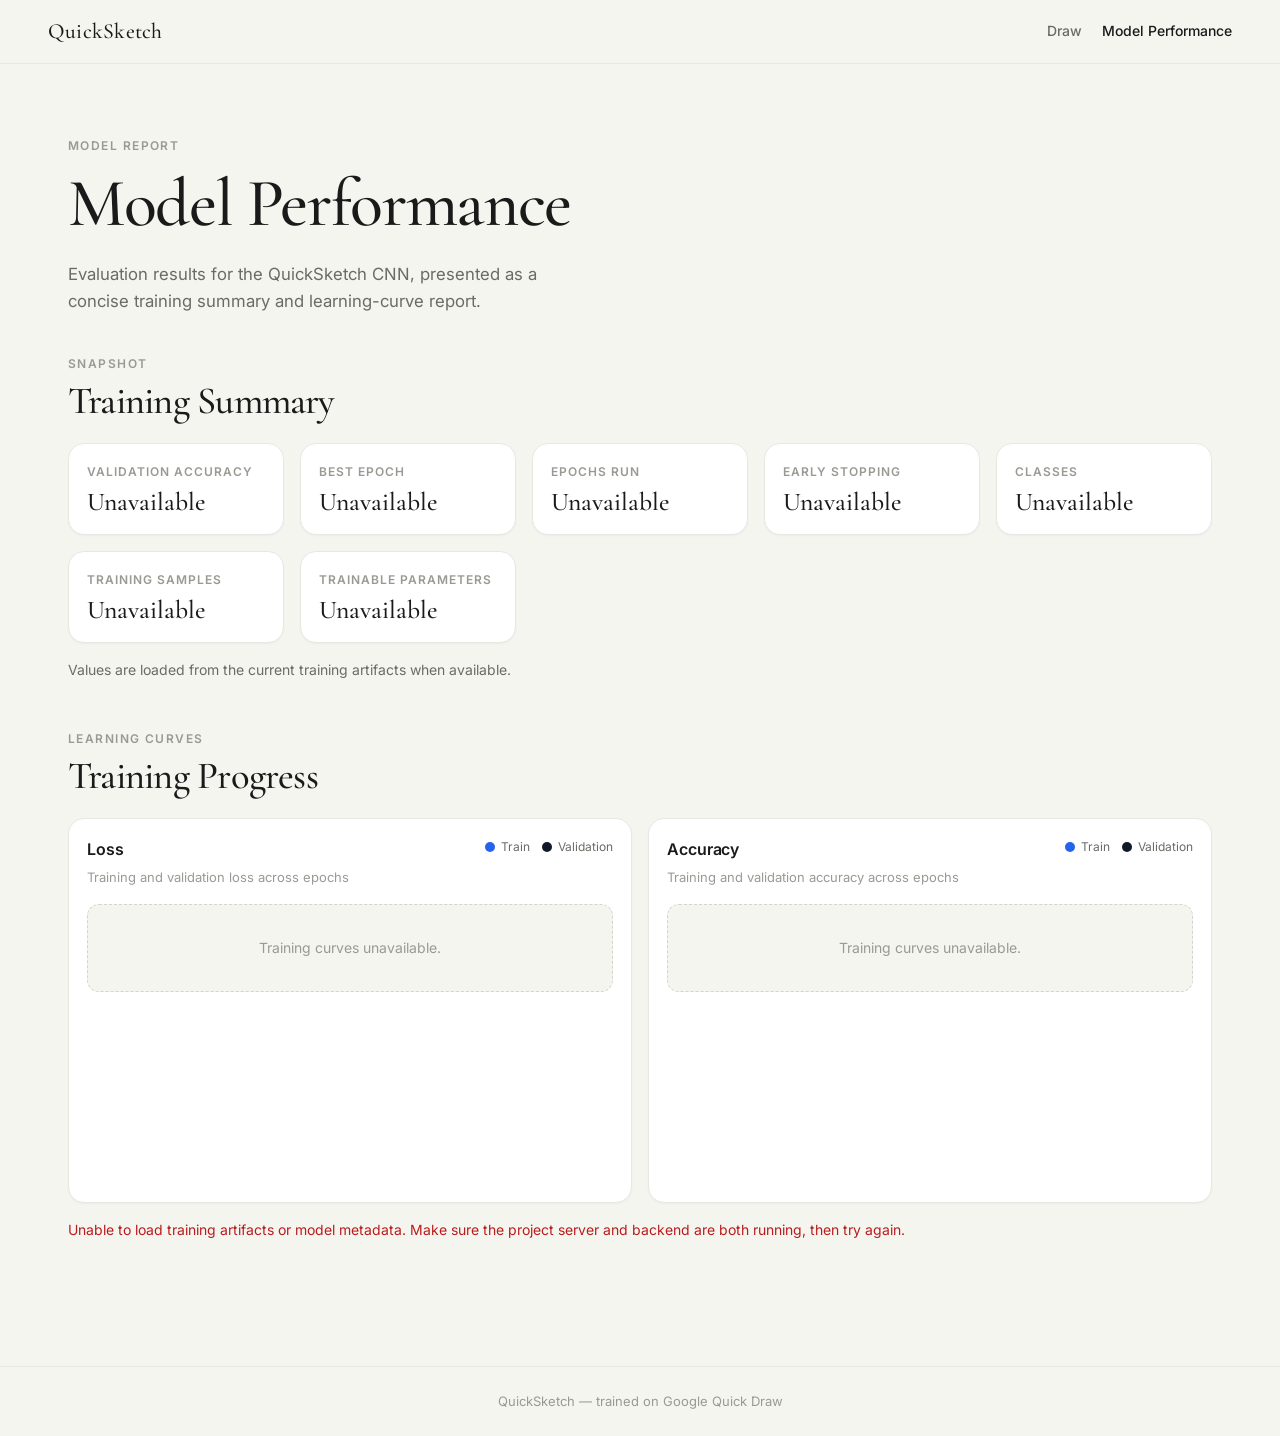
==== docs/performance.html @ 28980587 "Rename frontend to docs for GitHub Pages" ====
<!DOCTYPE html>
<html lang="en">
<head>
  <meta charset="UTF-8">
  <meta name="viewport" content="width=device-width, initial-scale=1.0">
  <title>QuickSketch - Model Performance</title>
  <link rel="preconnect" href="https://fonts.googleapis.com">
  <link rel="preconnect" href="https://fonts.gstatic.com" crossorigin>
  <link href="https://fonts.googleapis.com/css2?family=Cormorant+Garamond:ital,wght@0,400;0,500;0,600;1,400&family=Inter:wght@400;500;600&display=swap" rel="stylesheet">
  <link rel="stylesheet" href="css/styles.css">
</head>
<body>
  <header class="nav">
    <a href="index.html" class="nav__brand">QuickSketch</a>
    <nav class="nav__links" aria-label="Site navigation">
      <a href="index.html#workspace" class="nav__link">Draw</a>
      <a href="performance.html" class="nav__link is-active" aria-current="page">Model Performance</a>
    </nav>
  </header>

  <main class="performance-page">
    <section class="hero hero--performance">
      <p class="hero__eyebrow">Model report</p>
      <h1 class="hero__title">Model Performance</h1>
      <p class="hero__subtitle">
        Evaluation results for the QuickSketch CNN, presented as a concise
        training summary and learning-curve report.
      </p>
    </section>

    <section class="report-section" aria-labelledby="summary-heading">
      <div class="section-header">
        <p class="section-header__eyebrow">Snapshot</p>
        <h2 class="section-header__title" id="summary-heading">Training Summary</h2>
      </div>

      <div class="summary-grid" id="summary-grid">
        <article class="summary-card">
          <p class="summary-card__label">Validation Accuracy</p>
          <p class="summary-card__value" data-summary="best_val_accuracy">Loading</p>
        </article>
        <article class="summary-card">
          <p class="summary-card__label">Best Epoch</p>
          <p class="summary-card__value" data-summary="best_epoch">Loading</p>
        </article>
        <article class="summary-card">
          <p class="summary-card__label">Epochs Run</p>
          <p class="summary-card__value" data-summary="num_epochs_run">Loading</p>
        </article>
        <article class="summary-card">
          <p class="summary-card__label">Early Stopping</p>
          <p class="summary-card__value" data-summary="early_stopped">Loading</p>
        </article>
        <article class="summary-card">
          <p class="summary-card__label">Classes</p>
          <p class="summary-card__value" data-summary="num_classes">Loading</p>
        </article>
        <article class="summary-card">
          <p class="summary-card__label">Training Samples</p>
          <p class="summary-card__value" data-summary="training_samples">Loading</p>
        </article>
        <article class="summary-card">
          <p class="summary-card__label">Trainable Parameters</p>
          <p class="summary-card__value" data-summary="trainable_parameters">Loading</p>
        </article>
      </div>

      <p class="report-note" id="summary-note">
        Values are loaded from the current training artifacts when available.
      </p>
    </section>

    <section class="report-section" aria-labelledby="curves-heading">
      <div class="section-header">
        <p class="section-header__eyebrow">Learning curves</p>
        <h2 class="section-header__title" id="curves-heading">Training Progress</h2>
      </div>

      <div class="chart-grid">
        <article class="chart-card">
          <div class="chart-card__header">
            <div>
              <h3 class="chart-card__title">Loss</h3>
              <p class="chart-card__meta">Training and validation loss across epochs</p>
            </div>
            <div class="chart-legend" aria-hidden="true">
              <span class="chart-legend__item"><span class="chart-legend__swatch chart-legend__swatch--train"></span>Train</span>
              <span class="chart-legend__item"><span class="chart-legend__swatch chart-legend__swatch--val"></span>Validation</span>
            </div>
          </div>
          <div class="chart-shell" id="loss-chart" role="img" aria-label="Training and validation loss chart"></div>
        </article>

        <article class="chart-card">
          <div class="chart-card__header">
            <div>
              <h3 class="chart-card__title">Accuracy</h3>
              <p class="chart-card__meta">Training and validation accuracy across epochs</p>
            </div>
            <div class="chart-legend" aria-hidden="true">
              <span class="chart-legend__item"><span class="chart-legend__swatch chart-legend__swatch--train"></span>Train</span>
              <span class="chart-legend__item"><span class="chart-legend__swatch chart-legend__swatch--val"></span>Validation</span>
            </div>
          </div>
          <div class="chart-shell" id="accuracy-chart" role="img" aria-label="Training and validation accuracy chart"></div>
        </article>
      </div>

      <p class="report-note report-note--error is-hidden" id="performance-error" aria-live="polite">
        Unable to load training artifacts.
      </p>
    </section>
  </main>

  <footer class="site-footer">
    <p>QuickSketch &mdash; trained on Google Quick Draw</p>
  </footer>

  <script src="js/performance.js"></script>
</body>
</html>
---- docs/css/styles.css ----
/* QuickSketch — minimal editorial UI */

:root {
  --bg: #F5F5F0;
  --surface: #FFFFFF;
  --text: #1A1A1A;
  --text-muted: #6B6B66;
  --text-subtle: #9A9A94;
  --accent: #2563EB;
  --accent-hover: #1D4ED8;
  --accent-soft: rgba(37, 99, 235, 0.08);
  --border: #E8E8E3;
  --border-strong: #D4D4CE;
  --shadow-sm: 0 1px 2px rgba(26, 26, 26, 0.04);
  --shadow-md: 0 4px 24px rgba(26, 26, 26, 0.06);
  --radius-sm: 8px;
  --radius-md: 12px;
  --radius-lg: 16px;
  --font-sans: 'Inter', system-ui, -apple-system, sans-serif;
  --font-serif: 'Cormorant Garamond', Georgia, 'Times New Roman', serif;
  --nav-height: 64px;
  --transition: 0.18s ease;
}

*,
*::before,
*::after {
  box-sizing: border-box;
}

html {
  scroll-behavior: smooth;
}

body {
  margin: 0;
  min-height: 100vh;
  font-family: var(--font-sans);
  font-size: 15px;
  line-height: 1.6;
  color: var(--text);
  background: var(--bg);
  -webkit-font-smoothing: antialiased;
}

/* ── Navigation ── */

.nav {
  position: sticky;
  top: 0;
  z-index: 100;
  display: flex;
  align-items: center;
  justify-content: space-between;
  height: var(--nav-height);
  padding: 0 clamp(1.25rem, 4vw, 3rem);
  background: rgba(245, 245, 240, 0.92);
  backdrop-filter: blur(12px);
  border-bottom: 1px solid var(--border);
}

.nav__brand {
  font-family: var(--font-serif);
  font-size: 1.35rem;
  font-weight: 500;
  letter-spacing: 0.01em;
  color: var(--text);
  text-decoration: none;
}

.nav__links {
  display: flex;
  align-items: center;
  gap: 1.25rem;
}

.nav__link {
  font-size: 0.875rem;
  font-weight: 500;
  color: var(--text-muted);
  text-decoration: none;
  transition: color var(--transition);
}

.nav__link:hover {
  color: var(--text);
}

.nav__divider {
  width: 1px;
  height: 16px;
  background: var(--border);
}

.nav__status {
  display: flex;
  align-items: center;
  gap: 0.5rem;
  font-size: 0.8125rem;
  color: var(--text-muted);
}

.status-dot {
  width: 7px;
  height: 7px;
  border-radius: 50%;
  background: var(--text-subtle);
  transition: background var(--transition);
}

.nav__status.is-online .status-dot {
  background: #22C55E;
}

.nav__status.is-offline .status-dot {
  background: #EF4444;
}

/* ── Hero ── */

.hero {
  max-width: 720px;
  padding: clamp(2.5rem, 6vw, 4.5rem) clamp(1.25rem, 4vw, 3rem) clamp(2rem, 4vw, 3rem);
}

.hero__eyebrow {
  margin: 0 0 0.75rem;
  font-size: 0.75rem;
  font-weight: 600;
  letter-spacing: 0.12em;
  text-transform: uppercase;
  color: var(--text-subtle);
}

.hero__title {
  margin: 0 0 1.25rem;
  font-family: var(--font-serif);
  font-size: clamp(2.75rem, 6vw, 4.25rem);
  font-weight: 500;
  line-height: 1.08;
  letter-spacing: -0.02em;
  color: var(--text);
}

.hero__subtitle {
  margin: 0;
  max-width: 520px;
  font-size: 1.05rem;
  line-height: 1.65;
  color: var(--text-muted);
}

.hero--performance {
  max-width: 900px;
  padding-bottom: clamp(1.5rem, 3vw, 2.5rem);
}

/* ── Workspace ── */

.workspace {
  display: grid;
  grid-template-columns: 1fr minmax(280px, 340px);
  gap: clamp(1.5rem, 3vw, 2.5rem);
  align-items: start;
  padding: 0 clamp(1.25rem, 4vw, 3rem) clamp(3rem, 6vw, 5rem);
  max-width: 1400px;
  margin: 0 auto;
}

.workspace__main {
  display: flex;
  gap: 1rem;
  min-width: 0;
}

.performance-page {
  max-width: 1240px;
  margin: 0 auto;
  padding-bottom: clamp(3rem, 6vw, 5rem);
}

.report-section {
  padding: 0 clamp(1.25rem, 4vw, 3rem);
  margin-bottom: clamp(2rem, 4vw, 3rem);
}

.section-header {
  margin-bottom: 1.25rem;
}

.section-header__eyebrow {
  margin: 0 0 0.35rem;
  font-size: 0.75rem;
  font-weight: 600;
  letter-spacing: 0.12em;
  text-transform: uppercase;
  color: var(--text-subtle);
}

.section-header__title {
  margin: 0;
  font-family: var(--font-serif);
  font-size: clamp(1.8rem, 3vw, 2.5rem);
  font-weight: 500;
  line-height: 1.15;
  letter-spacing: -0.02em;
}

.summary-grid {
  display: grid;
  grid-template-columns: repeat(auto-fit, minmax(180px, 1fr));
  gap: 1rem;
}

.summary-card,
.chart-card {
  background: var(--surface);
  border: 1px solid var(--border);
  border-radius: var(--radius-lg);
  box-shadow: var(--shadow-sm);
}

.summary-card {
  padding: 1.1rem 1.15rem;
}

.summary-card--placeholder {
  background: rgba(255, 255, 255, 0.7);
}

.summary-card__label {
  margin: 0 0 0.45rem;
  font-size: 0.75rem;
  font-weight: 600;
  letter-spacing: 0.08em;
  text-transform: uppercase;
  color: var(--text-subtle);
}

.summary-card__value {
  margin: 0;
  font-family: var(--font-serif);
  font-size: clamp(1.5rem, 2vw, 2rem);
  font-weight: 500;
  line-height: 1.1;
  color: var(--text);
}

.report-note {
  margin: 1rem 0 0;
  font-size: 0.875rem;
  color: var(--text-muted);
}

.report-note--error {
  color: #B91C1C;
}

.chart-grid {
  display: grid;
  grid-template-columns: repeat(auto-fit, minmax(320px, 1fr));
  gap: 1rem;
}

.chart-card {
  padding: 1.15rem;
}

.chart-card__header {
  display: flex;
  align-items: flex-start;
  justify-content: space-between;
  gap: 1rem;
  margin-bottom: 1rem;
}

.chart-card__title {
  margin: 0;
  font-size: 1rem;
  font-weight: 600;
  letter-spacing: -0.01em;
}

.chart-card__meta {
  margin: 0.25rem 0 0;
  font-size: 0.8125rem;
  color: var(--text-subtle);
}

.chart-legend {
  display: flex;
  flex-wrap: wrap;
  justify-content: flex-end;
  gap: 0.75rem;
  font-size: 0.75rem;
  color: var(--text-muted);
}

.chart-legend__item {
  display: inline-flex;
  align-items: center;
  gap: 0.35rem;
}

.chart-legend__swatch {
  width: 10px;
  height: 10px;
  border-radius: 50%;
}

.chart-legend__swatch--train {
  background: var(--accent);
}

.chart-legend__swatch--val {
  background: #111827;
}

.chart-shell {
  min-height: 280px;
}

.chart-shell__empty {
  margin: 0;
  padding: 2rem 1rem;
  text-align: center;
  font-size: 0.875rem;
  color: var(--text-subtle);
  background: var(--bg);
  border: 1px dashed var(--border-strong);
  border-radius: var(--radius-md);
}

.chart-svg {
  display: block;
  width: 100%;
  height: auto;
}

.chart-plot {
  fill: var(--bg);
  stroke: none;
}

.chart-grid-line {
  stroke: var(--border);
  stroke-width: 1;
}

.chart-axis-line,
.chart-axis-tick {
  stroke: var(--border-strong);
  stroke-width: 1;
}

.chart-axis-label {
  fill: var(--text-subtle);
  font-size: 11px;
  font-family: var(--font-sans);
}

.chart-line {
  fill: none;
  stroke-width: 2.5;
  stroke-linecap: round;
  stroke-linejoin: round;
}

.chart-line--train,
.chart-point--train {
  stroke: var(--accent);
  fill: var(--accent);
}

.chart-line--val,
.chart-point--val {
  stroke: #111827;
  fill: #111827;
}

.nav__link.is-active {
  color: var(--text);
}

/* ── Tool rail ── */

.tool-rail {
  display: flex;
  flex-direction: column;
  gap: 0.35rem;
  flex-shrink: 0;
  padding: 0.5rem;
  background: var(--surface);
  border: 1px solid var(--border);
  border-radius: var(--radius-md);
  box-shadow: var(--shadow-sm);
}

.tool-btn {
  display: flex;
  flex-direction: column;
  align-items: center;
  justify-content: center;
  gap: 0.2rem;
  width: 52px;
  height: 52px;
  padding: 0.4rem;
  border: none;
  border-radius: var(--radius-sm);
  background: transparent;
  color: var(--text-muted);
  cursor: pointer;
  transition: background var(--transition), color var(--transition);
}

.tool-btn svg {
  width: 20px;
  height: 20px;
}

.tool-btn__label {
  font-size: 0.625rem;
  font-weight: 500;
  letter-spacing: 0.02em;
}

.tool-btn:hover {
  background: var(--bg);
  color: var(--text);
}

.tool-btn.is-active {
  background: var(--accent-soft);
  color: var(--accent);
}

.tool-btn--primary {
  color: var(--accent);
}

.tool-btn--primary:hover {
  background: var(--accent-soft);
}

.tool-btn:disabled {
  opacity: 0.4;
  cursor: not-allowed;
}

.tool-rail__divider {
  height: 1px;
  margin: 0.25rem 0.5rem;
  background: var(--border);
}

/* ── Canvas area ── */

.canvas-area {
  flex: 1;
  min-width: 0;
}

.canvas-card {
  position: relative;
  background: var(--surface);
  border: 1px solid var(--border);
  border-radius: var(--radius-lg);
  box-shadow: var(--shadow-md);
  overflow: hidden;
  aspect-ratio: 4 / 3;
  max-height: min(72vh, 640px);
}

#sketch-canvas {
  display: block;
  width: 100%;
  height: 100%;
  touch-action: none;
  cursor: url("data:image/svg+xml,%3Csvg xmlns='http://www.w3.org/2000/svg' width='24' height='24' viewBox='0 0 24 24'%3E%3Ccircle cx='12' cy='12' r='3' fill='none' stroke='%23FFFFFF' stroke-width='3'/%3E%3Ccircle cx='12' cy='12' r='3' fill='none' stroke='%231A1A1A' stroke-width='1.5'/%3E%3Cpath d='M12 1.5v7M12 16.5v6M1.5 12h7M16.5 12h6' stroke='%23FFFFFF' stroke-width='3' stroke-linecap='round'/%3E%3Cpath d='M12 1.5v7M12 16.5v6M1.5 12h7M16.5 12h6' stroke='%231A1A1A' stroke-width='1.5' stroke-linecap='round'/%3E%3C/svg%3E") 12 12, crosshair;
}

.canvas-card.is-eraser #sketch-canvas {
  cursor: url("data:image/svg+xml,%3Csvg xmlns='http://www.w3.org/2000/svg' width='28' height='28' viewBox='0 0 28 28'%3E%3Ccircle cx='14' cy='14' r='8' fill='none' stroke='%23FFFFFF' stroke-width='3'/%3E%3Ccircle cx='14' cy='14' r='8' fill='none' stroke='%231A1A1A' stroke-width='1.5'/%3E%3Cpath d='M14 4v4M14 20v4M4 14h4M20 14h4' stroke='%23FFFFFF' stroke-width='3' stroke-linecap='round'/%3E%3Cpath d='M14 4v4M14 20v4M4 14h4M20 14h4' stroke='%231A1A1A' stroke-width='1.5' stroke-linecap='round'/%3E%3C/svg%3E") 14 14, cell;
}

.canvas-hint {
  margin: 0.875rem 0 0;
  font-size: 0.8125rem;
  color: var(--text-subtle);
  text-align: center;
}

/* ── Results panel ── */

.results-panel {
  display: flex;
  flex-direction: column;
  min-height: 420px;
  background: var(--surface);
  border: 1px solid var(--border);
  border-radius: var(--radius-lg);
  box-shadow: var(--shadow-sm);
  overflow: hidden;
}

.results-panel__header {
  padding: 1.5rem 1.5rem 1rem;
  border-bottom: 1px solid var(--border);
}

.results-panel__title {
  margin: 0;
  font-size: 0.9375rem;
  font-weight: 600;
  letter-spacing: -0.01em;
}

.results-panel__meta {
  margin: 0.25rem 0 0;
  font-size: 0.8125rem;
  color: var(--text-subtle);
}

.results-panel__body {
  flex: 1;
  padding: 1.25rem 1.5rem;
}

.results-panel__footer {
  padding: 0.75rem 1.5rem 1.25rem;
  border-top: 1px solid var(--border);
}

.results-empty,
.results-loading,
.results-error {
  display: flex;
  flex-direction: column;
  align-items: center;
  justify-content: center;
  gap: 0.75rem;
  min-height: 200px;
  text-align: center;
}

.results-empty p,
.results-loading p,
.results-error p {
  margin: 0;
  font-size: 0.875rem;
  color: var(--text-muted);
  max-width: 220px;
  line-height: 1.55;
}

.results-error p {
  color: #B91C1C;
}

.is-hidden {
  display: none !important;
}

/* Spinner */

.spinner {
  width: 28px;
  height: 28px;
  border: 2px solid var(--border);
  border-top-color: var(--accent);
  border-radius: 50%;
  animation: spin 0.7s linear infinite;
}

@keyframes spin {
  to { transform: rotate(360deg); }
}

/* Result cards */

.results-list {
  list-style: none;
  margin: 0;
  padding: 0;
  display: flex;
  flex-direction: column;
  gap: 0.75rem;
}

.result-card {
  padding: 1rem 1.125rem;
  background: var(--bg);
  border: 1px solid var(--border);
  border-radius: var(--radius-md);
  transition: border-color var(--transition);
}

.result-card:first-child {
  border-color: var(--border-strong);
  background: var(--surface);
}

.result-card__rank {
  display: block;
  margin-bottom: 0.35rem;
  font-size: 0.6875rem;
  font-weight: 600;
  letter-spacing: 0.08em;
  text-transform: uppercase;
  color: var(--text-subtle);
}

.result-card:first-child .result-card__rank {
  color: var(--accent);
}

.result-card__row {
  display: flex;
  align-items: baseline;
  justify-content: space-between;
  gap: 0.75rem;
  margin-bottom: 0.625rem;
}

.result-card__name {
  font-family: var(--font-serif);
  font-size: 1.35rem;
  font-weight: 500;
  line-height: 1.2;
  text-transform: capitalize;
}

.result-card__confidence {
  font-size: 0.875rem;
  font-weight: 600;
  color: var(--text-muted);
  font-variant-numeric: tabular-nums;
}

.result-card__bar {
  height: 4px;
  background: var(--border);
  border-radius: 2px;
  overflow: hidden;
}

.result-card__bar-fill {
  height: 100%;
  background: var(--accent);
  border-radius: 2px;
  transition: width 0.4s ease;
}

.result-card:not(:first-child) .result-card__bar-fill {
  background: var(--text-subtle);
}

/* Categories */

.categories-details {
  font-size: 0.8125rem;
  color: var(--text-muted);
}

.categories-details summary {
  cursor: pointer;
  font-weight: 500;
  color: var(--text-muted);
  transition: color var(--transition);
  user-select: none;
}

.categories-details summary:hover {
  color: var(--text);
}

.categories-details[open] summary {
  margin-bottom: 0.75rem;
  color: var(--text);
}

.categories-list {
  display: flex;
  flex-wrap: wrap;
  gap: 0.4rem;
  list-style: none;
  margin: 0;
  padding: 0;
}

.category-chip {
  padding: 0.2rem 0.6rem;
  font-size: 0.75rem;
  color: var(--text-muted);
  background: var(--bg);
  border: 1px solid var(--border);
  border-radius: 100px;
  text-transform: capitalize;
}

/* Buttons */

.btn-text {
  padding: 0;
  border: none;
  background: none;
  font-family: inherit;
  font-size: 0.8125rem;
  font-weight: 500;
  color: var(--accent);
  cursor: pointer;
  text-decoration: underline;
  text-underline-offset: 2px;
}

.btn-text:hover {
  color: var(--accent-hover);
}

/* ── Footer ── */

.site-footer {
  padding: 1.5rem clamp(1.25rem, 4vw, 3rem);
  border-top: 1px solid var(--border);
  text-align: center;
}

.site-footer p {
  margin: 0;
  font-size: 0.8125rem;
  color: var(--text-subtle);
}

/* ── Responsive ── */

@media (max-width: 1024px) {
  .workspace {
    grid-template-columns: 1fr;
  }

  .results-panel {
    min-height: auto;
  }
}

@media (max-width: 640px) {
  .workspace__main {
    flex-direction: column;
  }

  .chart-card__header {
    flex-direction: column;
  }

  .chart-legend {
    justify-content: flex-start;
  }

  .tool-rail {
    flex-direction: row;
    flex-wrap: wrap;
    justify-content: center;
    width: 100%;
  }

  .tool-rail__divider {
    display: none;
  }

  .tool-btn {
    width: 48px;
    height: 48px;
  }

  .nav__link {
    display: none;
  }

  .nav__divider {
    display: none;
  }

  .canvas-card {
    aspect-ratio: 1;
    max-height: none;
  }
}
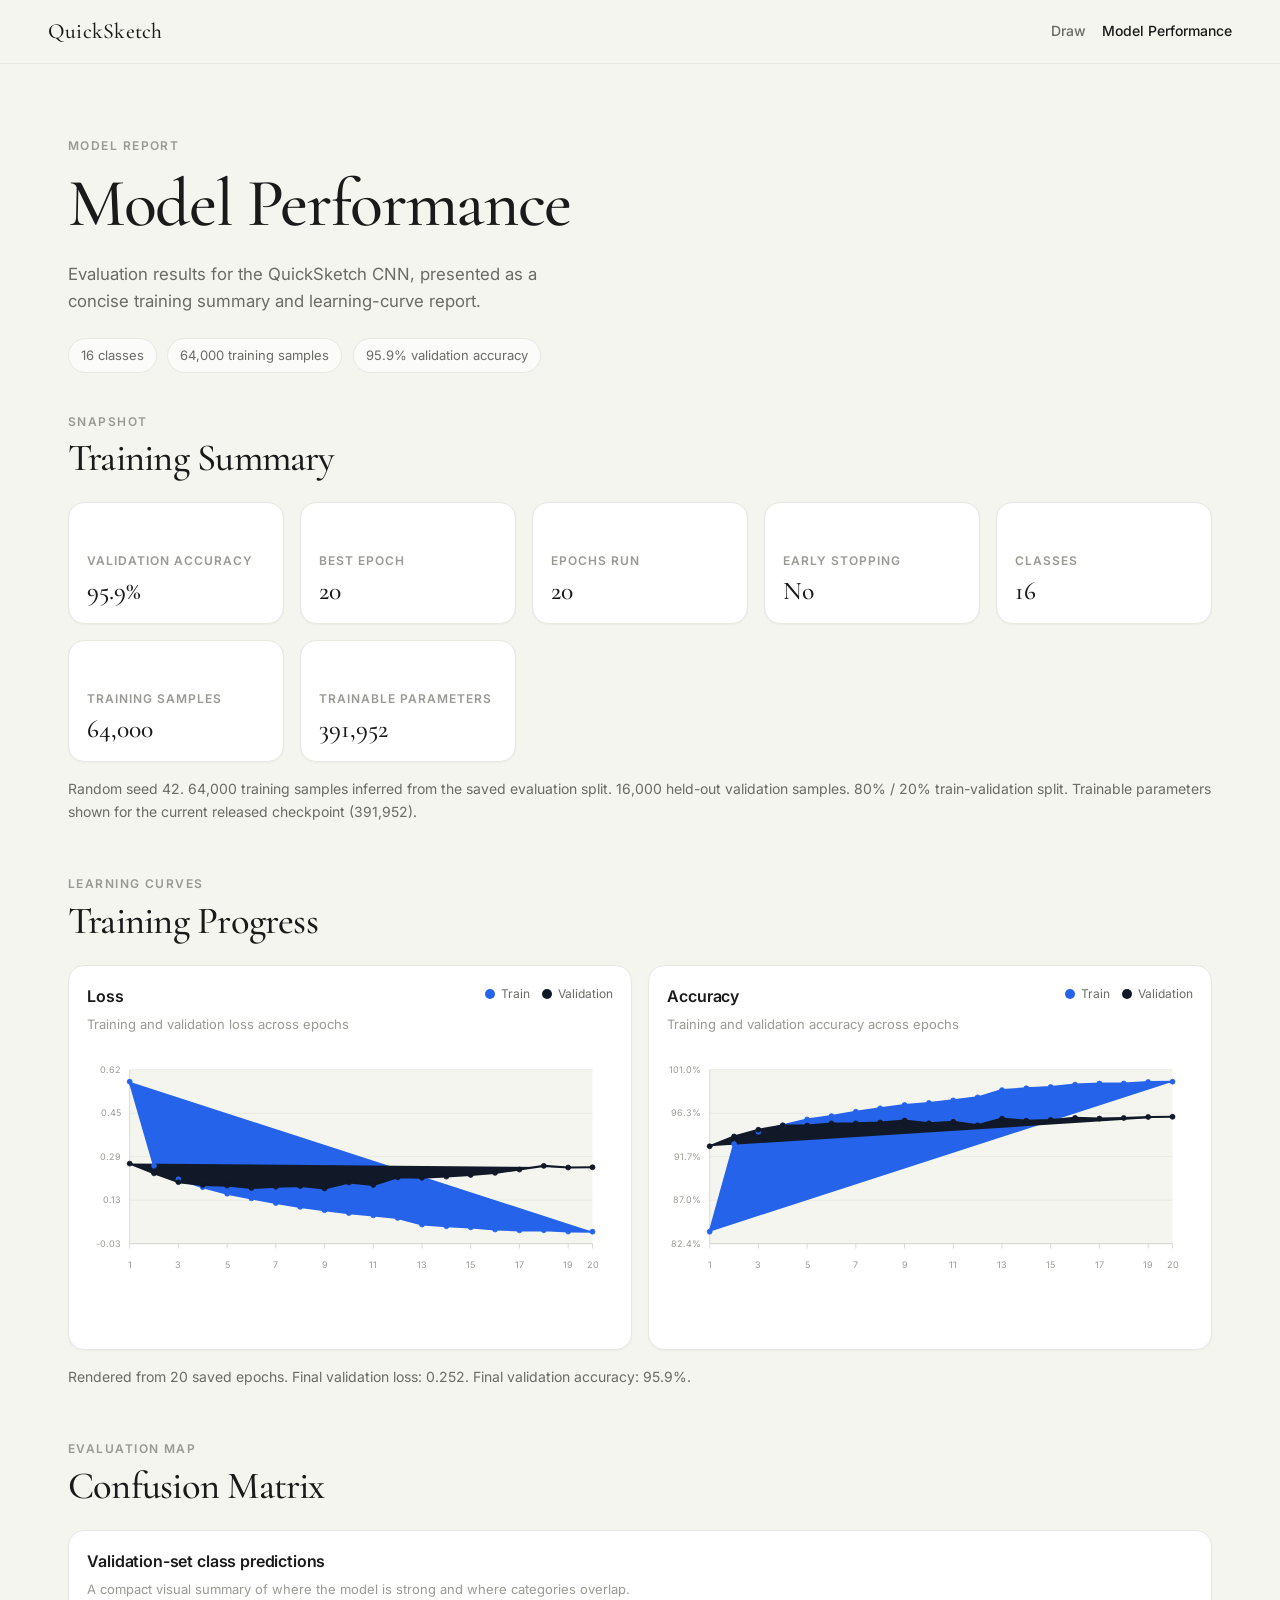
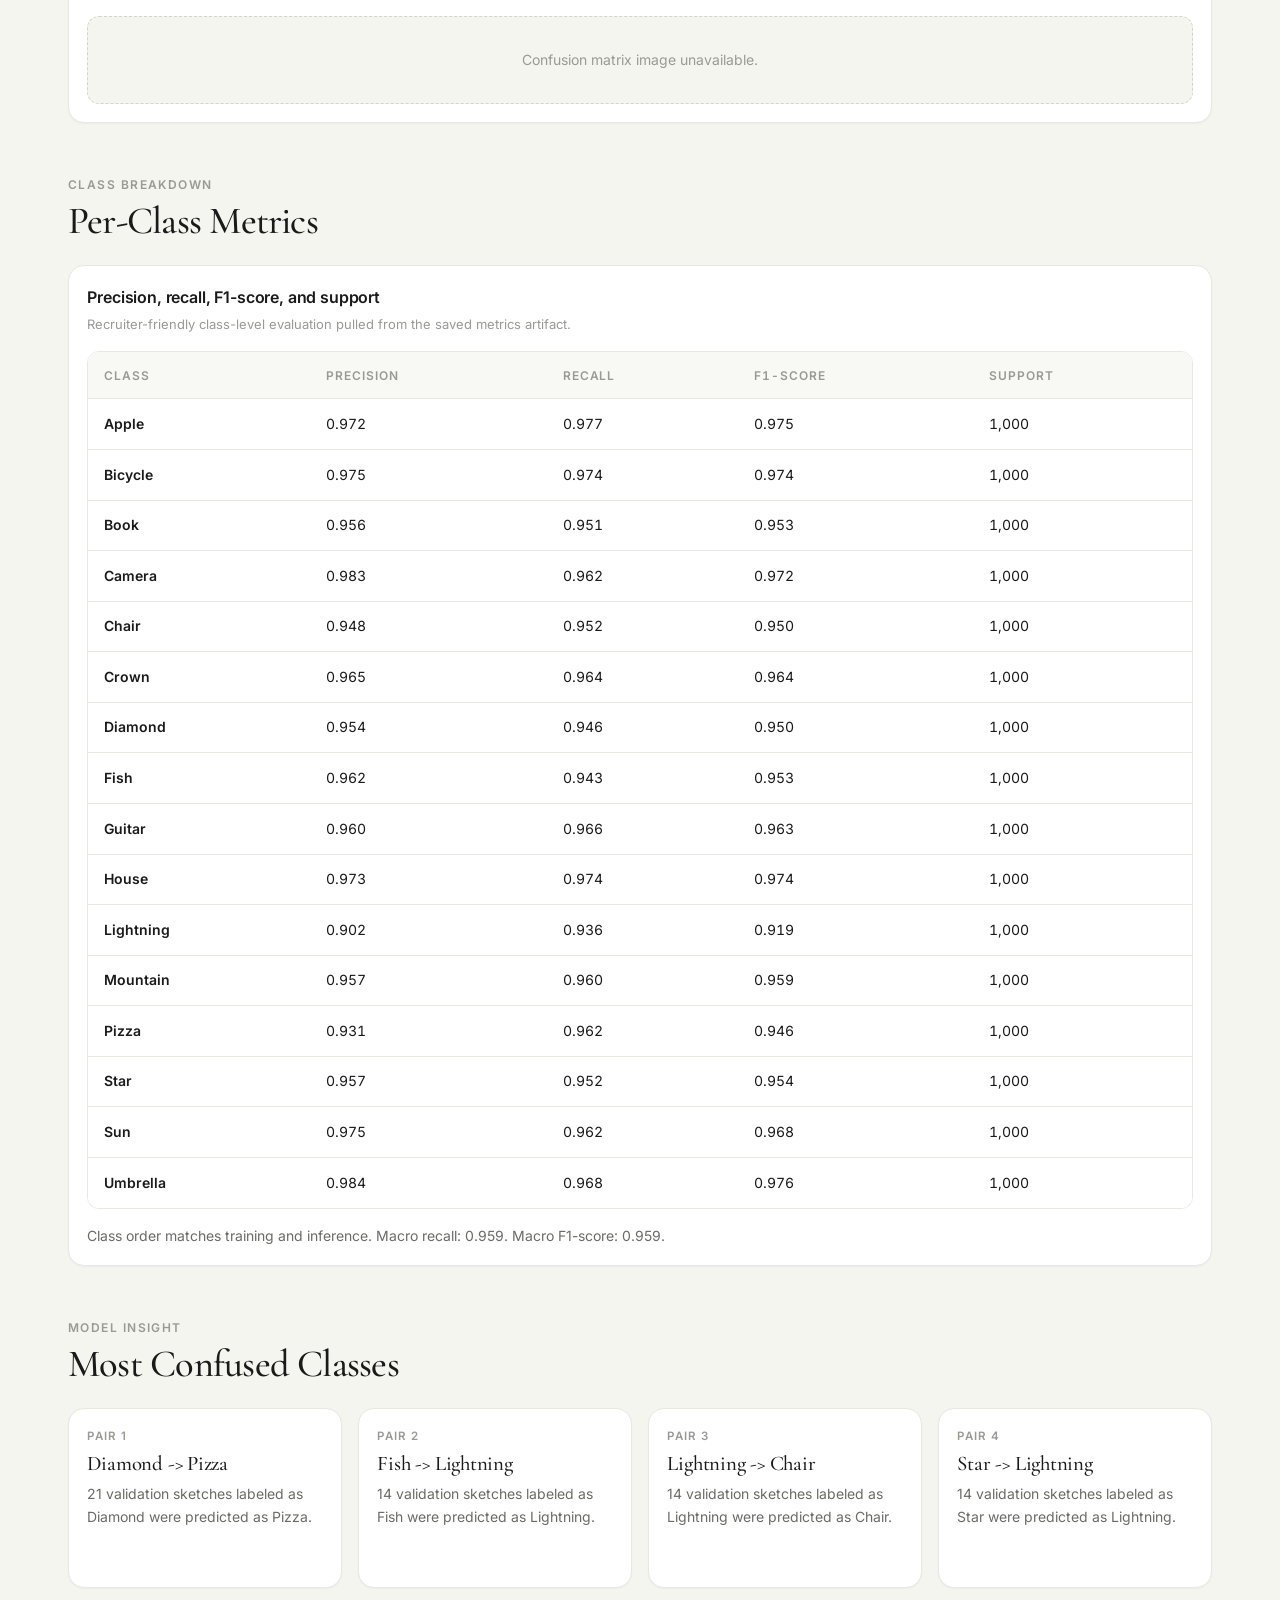
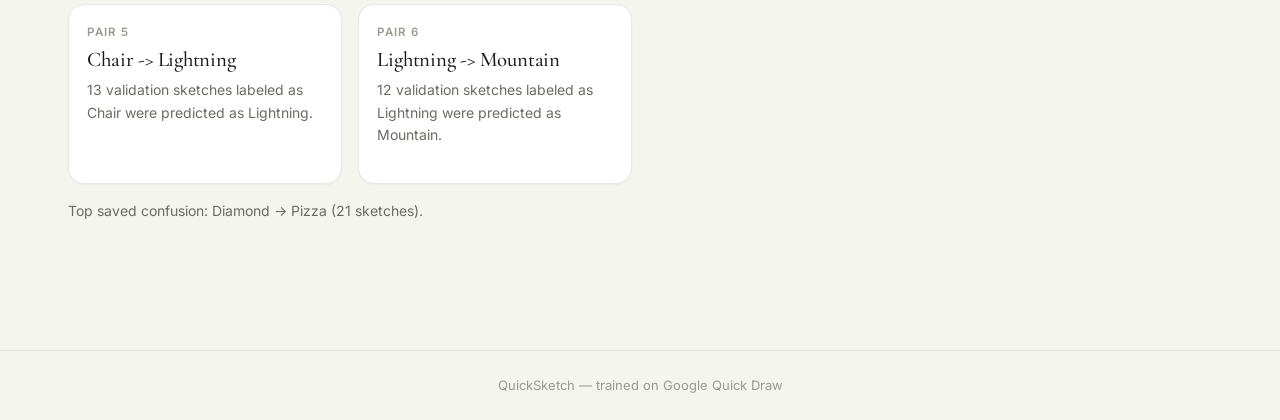
==== commit 8dceaa3e: "Add model evaluation dashboard and training analytics" ====
--- a/docs/performance.html
+++ b/docs/performance.html
@@ -9,7 +9,7 @@
   <link href="https://fonts.googleapis.com/css2?family=Cormorant+Garamond:ital,wght@0,400;0,500;0,600;1,400&family=Inter:wght@400;500;600&display=swap" rel="stylesheet">
   <link rel="stylesheet" href="css/styles.css">
 </head>
-<body>
+<body class="performance-body">
   <header class="nav">
     <a href="index.html" class="nav__brand">QuickSketch</a>
     <nav class="nav__links" aria-label="Site navigation">
@@ -26,6 +26,11 @@
         Evaluation results for the QuickSketch CNN, presented as a concise
         training summary and learning-curve report.
       </p>
+      <div class="hero-meta" id="hero-meta">
+        <span class="hero-meta__item">16 classes</span>
+        <span class="hero-meta__item">64,000 training samples</span>
+        <span class="hero-meta__item">95.9% validation accuracy</span>
+      </div>
     </section>
 
     <section class="report-section" aria-labelledby="summary-heading">
@@ -109,6 +114,111 @@
       <p class="report-note report-note--error is-hidden" id="performance-error" aria-live="polite">
         Unable to load training artifacts.
       </p>
+      <p class="report-note is-hidden" id="curve-note">
+        Curves are rendered from the saved training history artifact.
+      </p>
+    </section>
+
+    <section class="report-section" aria-labelledby="matrix-heading">
+      <div class="section-header">
+        <p class="section-header__eyebrow">Evaluation map</p>
+        <h2 class="section-header__title" id="matrix-heading">Confusion Matrix</h2>
+      </div>
+
+      <article class="artifact-card">
+        <div class="artifact-card__header">
+          <div>
+            <h3 class="artifact-card__title">Validation-set class predictions</h3>
+            <p class="artifact-card__meta">
+              A compact visual summary of where the model is strong and where categories overlap.
+            </p>
+          </div>
+        </div>
+
+        <figure class="matrix-figure" id="matrix-figure">
+          <img
+            src="model-artifacts/confusion_matrix.png"
+            alt="Confusion matrix for the QuickSketch model"
+            class="matrix-image"
+            id="confusion-matrix-image"
+          >
+          <figcaption class="matrix-caption" id="matrix-caption">
+            Darker diagonal cells indicate stronger class separation on the held-out validation split.
+          </figcaption>
+        </figure>
+
+        <p class="chart-shell__empty is-hidden" id="matrix-fallback">
+          Confusion matrix image unavailable.
+        </p>
+
+        <p class="report-note is-hidden" id="matrix-note">
+          Saved from the held-out validation split for the current released checkpoint.
+        </p>
+      </article>
+    </section>
+
+    <section class="report-section" aria-labelledby="metrics-heading">
+      <div class="section-header">
+        <p class="section-header__eyebrow">Class breakdown</p>
+        <h2 class="section-header__title" id="metrics-heading">Per-Class Metrics</h2>
+      </div>
+
+      <article class="artifact-card">
+        <div class="artifact-card__header">
+          <div>
+            <h3 class="artifact-card__title">Precision, recall, F1-score, and support</h3>
+            <p class="artifact-card__meta">
+              Recruiter-friendly class-level evaluation pulled from the saved metrics artifact.
+            </p>
+          </div>
+        </div>
+
+        <div class="metrics-table-wrap" id="metrics-table-wrap">
+          <table class="metrics-table" id="metrics-table">
+            <thead>
+              <tr>
+                <th scope="col">Class</th>
+                <th scope="col">Precision</th>
+                <th scope="col">Recall</th>
+                <th scope="col">F1-score</th>
+                <th scope="col">Support</th>
+              </tr>
+            </thead>
+            <tbody id="metrics-table-body">
+              <tr>
+                <td colspan="5" class="metrics-table__empty">Loading class metrics...</td>
+              </tr>
+            </tbody>
+          </table>
+        </div>
+
+        <p class="chart-shell__empty is-hidden" id="metrics-fallback">
+          Class metrics unavailable.
+        </p>
+
+        <p class="report-note is-hidden" id="metrics-note">
+          All values are pulled directly from the saved evaluation metrics artifact.
+        </p>
+      </article>
+    </section>
+
+    <section class="report-section" aria-labelledby="pairs-heading">
+      <div class="section-header">
+        <p class="section-header__eyebrow">Model insight</p>
+        <h2 class="section-header__title" id="pairs-heading">Most Confused Classes</h2>
+      </div>
+
+      <div class="insight-grid" id="confusion-pairs-grid">
+        <article class="insight-card insight-card--placeholder">
+          <p class="insight-card__eyebrow">Loading</p>
+          <h3 class="insight-card__title">Confusion insights</h3>
+          <p class="insight-card__body">Saved misclassification patterns will appear here.</p>
+        </article>
+      </div>
+
+      <p class="report-note is-hidden" id="pairs-note">
+        Top off-diagonal confusion pairs from the saved evaluation artifact.
+      </p>
     </section>
   </main>
 
--- a/docs/css/styles.css
+++ b/docs/css/styles.css
@@ -155,6 +155,25 @@
   padding-bottom: clamp(1.5rem, 3vw, 2.5rem);
 }
 
+.hero-meta {
+  display: flex;
+  flex-wrap: wrap;
+  gap: 0.65rem;
+  margin-top: 1.35rem;
+}
+
+.hero-meta__item {
+  display: inline-flex;
+  align-items: center;
+  min-height: 34px;
+  padding: 0.4rem 0.75rem;
+  font-size: 0.8125rem;
+  color: var(--text-muted);
+  background: rgba(255, 255, 255, 0.68);
+  border: 1px solid var(--border);
+  border-radius: 999px;
+}
+
 /* ── Workspace ── */
 
 .workspace {
@@ -181,11 +200,12 @@
 
 .report-section {
   padding: 0 clamp(1.25rem, 4vw, 3rem);
-  margin-bottom: clamp(2rem, 4vw, 3rem);
+  margin-bottom: clamp(2.5rem, 4vw, 3.5rem);
 }
 
 .section-header {
-  margin-bottom: 1.25rem;
+  margin-bottom: 1.35rem;
+  max-width: 720px;
 }
 
 .section-header__eyebrow {
@@ -222,6 +242,10 @@
 
 .summary-card {
   padding: 1.1rem 1.15rem;
+  min-height: 122px;
+  display: flex;
+  flex-direction: column;
+  justify-content: flex-end;
 }
 
 .summary-card--placeholder {
@@ -244,6 +268,7 @@
   font-weight: 500;
   line-height: 1.1;
   color: var(--text);
+  text-wrap: balance;
 }
 
 .report-note {
@@ -262,8 +287,34 @@
   gap: 1rem;
 }
 
+.artifact-card {
+  padding: 1.15rem;
+  background: var(--surface);
+  border: 1px solid var(--border);
+  border-radius: var(--radius-lg);
+  box-shadow: var(--shadow-sm);
+}
+
+.artifact-card__header {
+  margin-bottom: 1rem;
+}
+
+.artifact-card__title {
+  margin: 0;
+  font-size: 1rem;
+  font-weight: 600;
+  letter-spacing: -0.01em;
+}
+
+.artifact-card__meta {
+  margin: 0.25rem 0 0;
+  font-size: 0.8125rem;
+  color: var(--text-subtle);
+}
+
 .chart-card {
   padding: 1.15rem;
+  min-width: 0;
 }
 
 .chart-card__header {
@@ -335,6 +386,124 @@
   display: block;
   width: 100%;
   height: auto;
+}
+
+.matrix-figure {
+  margin: 0;
+}
+
+.matrix-image {
+  display: block;
+  width: 100%;
+  height: auto;
+  background: var(--bg);
+  border: 1px solid var(--border);
+  border-radius: var(--radius-md);
+}
+
+.matrix-caption {
+  margin-top: 0.875rem;
+  font-size: 0.875rem;
+  color: var(--text-muted);
+}
+
+.metrics-table-wrap {
+  overflow-x: auto;
+  border: 1px solid var(--border);
+  border-radius: var(--radius-md);
+  background: var(--surface);
+}
+
+.metrics-table {
+  width: 100%;
+  border-collapse: collapse;
+  min-width: 640px;
+  background: var(--surface);
+}
+
+.metrics-table th,
+.metrics-table td {
+  padding: 0.85rem 1rem;
+  border-bottom: 1px solid var(--border);
+  text-align: left;
+  font-size: 0.875rem;
+  white-space: nowrap;
+  font-variant-numeric: tabular-nums;
+}
+
+.metrics-table thead th {
+  font-size: 0.75rem;
+  font-weight: 600;
+  letter-spacing: 0.08em;
+  text-transform: uppercase;
+  color: var(--text-subtle);
+  background: rgba(245, 245, 240, 0.65);
+}
+
+.metrics-table tbody th {
+  font-weight: 600;
+  color: var(--text);
+}
+
+.metrics-table tbody tr:hover {
+  background: rgba(245, 245, 240, 0.55);
+}
+
+.metrics-table tbody tr:last-child th,
+.metrics-table tbody tr:last-child td {
+  border-bottom: none;
+}
+
+.metrics-table__empty {
+  text-align: center;
+  color: var(--text-subtle);
+}
+
+.insight-grid {
+  display: grid;
+  grid-template-columns: repeat(auto-fit, minmax(240px, 1fr));
+  gap: 1rem;
+}
+
+.insight-card {
+  padding: 1.1rem 1.15rem;
+  background: var(--surface);
+  border: 1px solid var(--border);
+  border-radius: var(--radius-lg);
+  box-shadow: var(--shadow-sm);
+  min-height: 180px;
+}
+
+.insight-card--placeholder {
+  background: rgba(255, 255, 255, 0.7);
+}
+
+.insight-card__eyebrow {
+  margin: 0 0 0.4rem;
+  font-size: 0.72rem;
+  font-weight: 600;
+  letter-spacing: 0.1em;
+  text-transform: uppercase;
+  color: var(--text-subtle);
+}
+
+.insight-card__title {
+  margin: 0 0 0.5rem;
+  font-family: var(--font-serif);
+  font-size: 1.3rem;
+  font-weight: 500;
+  line-height: 1.15;
+  letter-spacing: -0.01em;
+}
+
+.insight-card__body {
+  margin: 0;
+  font-size: 0.875rem;
+  color: var(--text-muted);
+}
+
+.performance-body .nav__links {
+  gap: 1rem;
 }
 
 .chart-plot {
@@ -734,6 +903,10 @@
 /* ── Responsive ── */
 
 @media (max-width: 1024px) {
+  .performance-page {
+    padding-bottom: 3rem;
+  }
+
   .workspace {
     grid-template-columns: 1fr;
   }
@@ -741,9 +914,33 @@
   .results-panel {
     min-height: auto;
   }
+
+  .summary-grid {
+    grid-template-columns: repeat(2, minmax(0, 1fr));
+  }
 }
 
 @media (max-width: 640px) {
+  .performance-body .nav {
+    height: auto;
+    min-height: var(--nav-height);
+    padding-top: 0.85rem;
+    padding-bottom: 0.85rem;
+    align-items: flex-start;
+    gap: 0.75rem;
+  }
+
+  .performance-body .nav__links {
+    display: flex;
+    flex-wrap: wrap;
+    justify-content: flex-end;
+    row-gap: 0.45rem;
+  }
+
+  .performance-body .nav__link {
+    display: inline-flex;
+  }
+
   .workspace__main {
     flex-direction: column;
   }
@@ -754,6 +951,35 @@
 
   .chart-legend {
     justify-content: flex-start;
+  }
+
+  .hero-meta {
+    gap: 0.5rem;
+  }
+
+  .hero-meta__item {
+    width: 100%;
+    justify-content: center;
+  }
+
+  .summary-grid {
+    grid-template-columns: 1fr;
+  }
+
+  .summary-card {
+    min-height: auto;
+  }
+
+  .insight-grid {
+    grid-template-columns: 1fr;
+  }
+
+  .insight-card {
+    min-height: auto;
+  }
+
+  .metrics-table {
+    min-width: 560px;
   }
 
   .tool-rail {
@@ -772,11 +998,11 @@
     height: 48px;
   }
 
-  .nav__link {
+  body:not(.performance-body) .nav__link {
     display: none;
   }
 
-  .nav__divider {
+  body:not(.performance-body) .nav__divider {
     display: none;
   }
 
